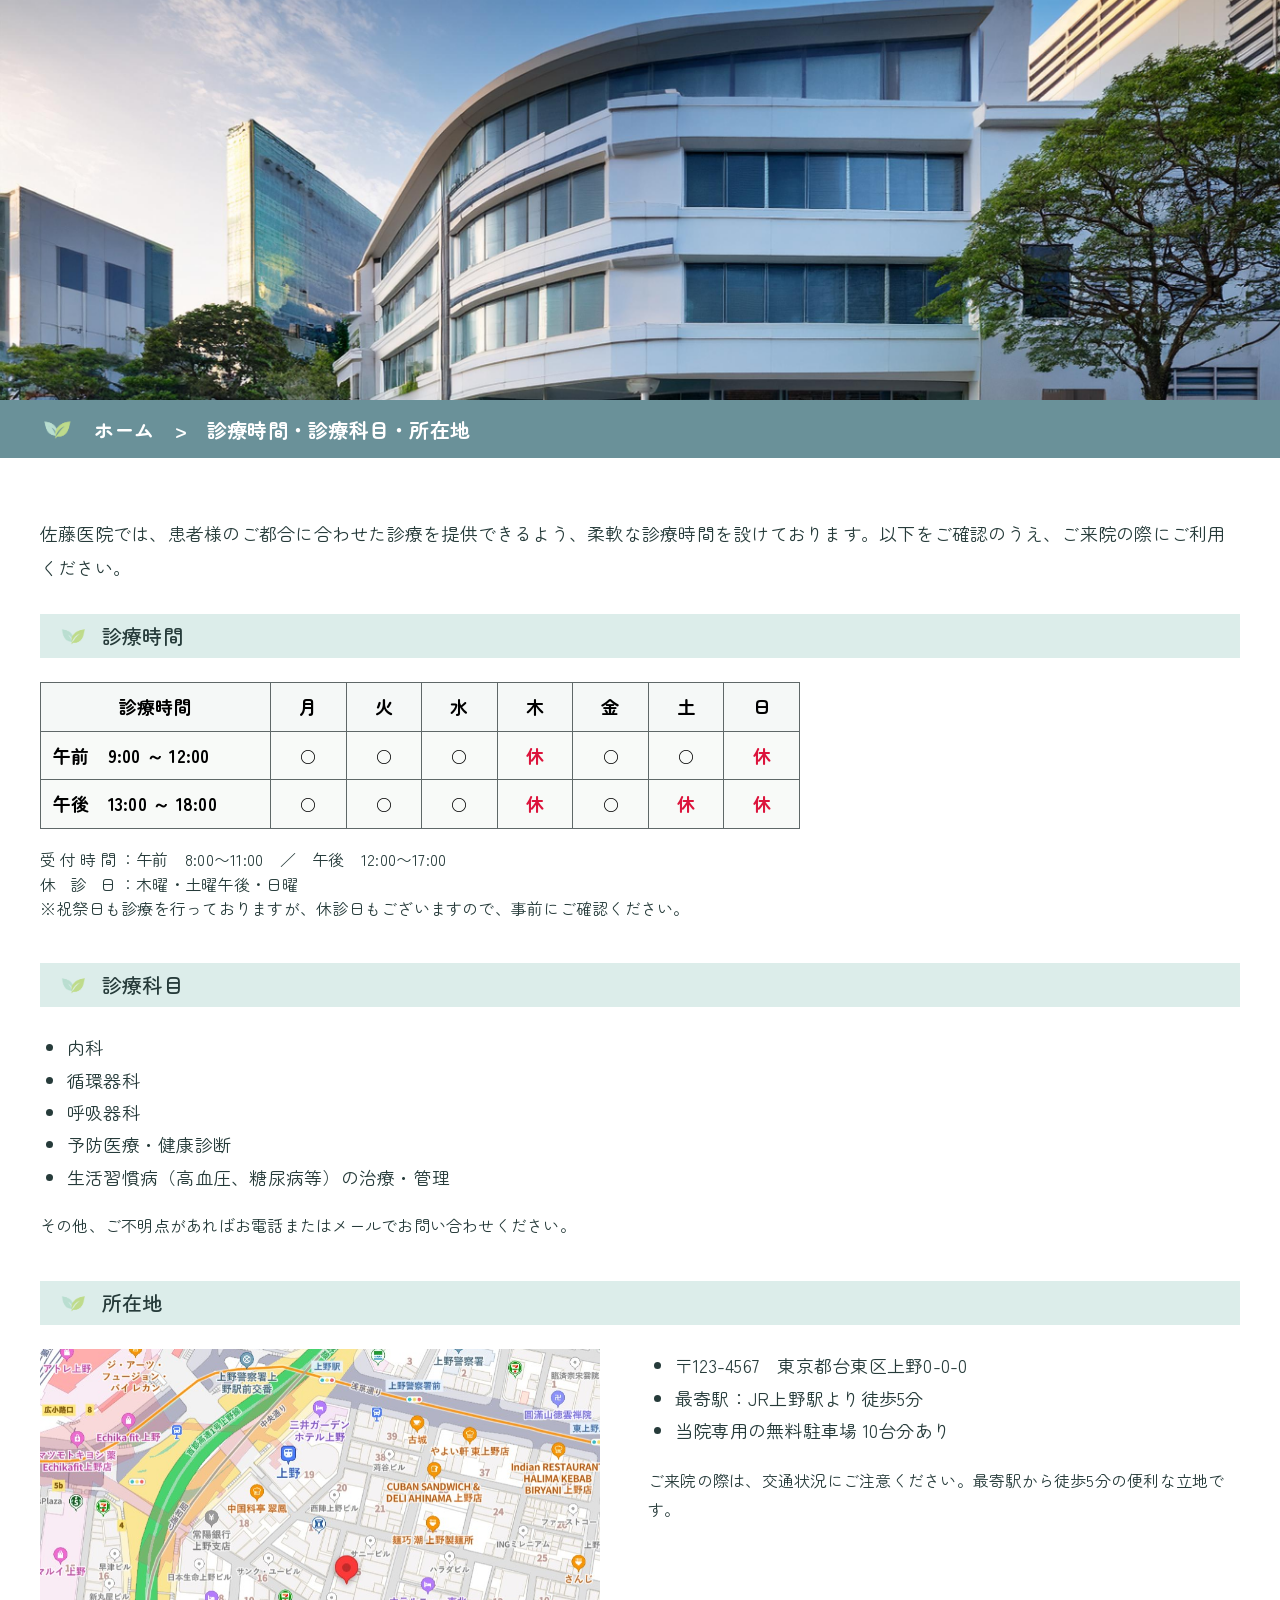
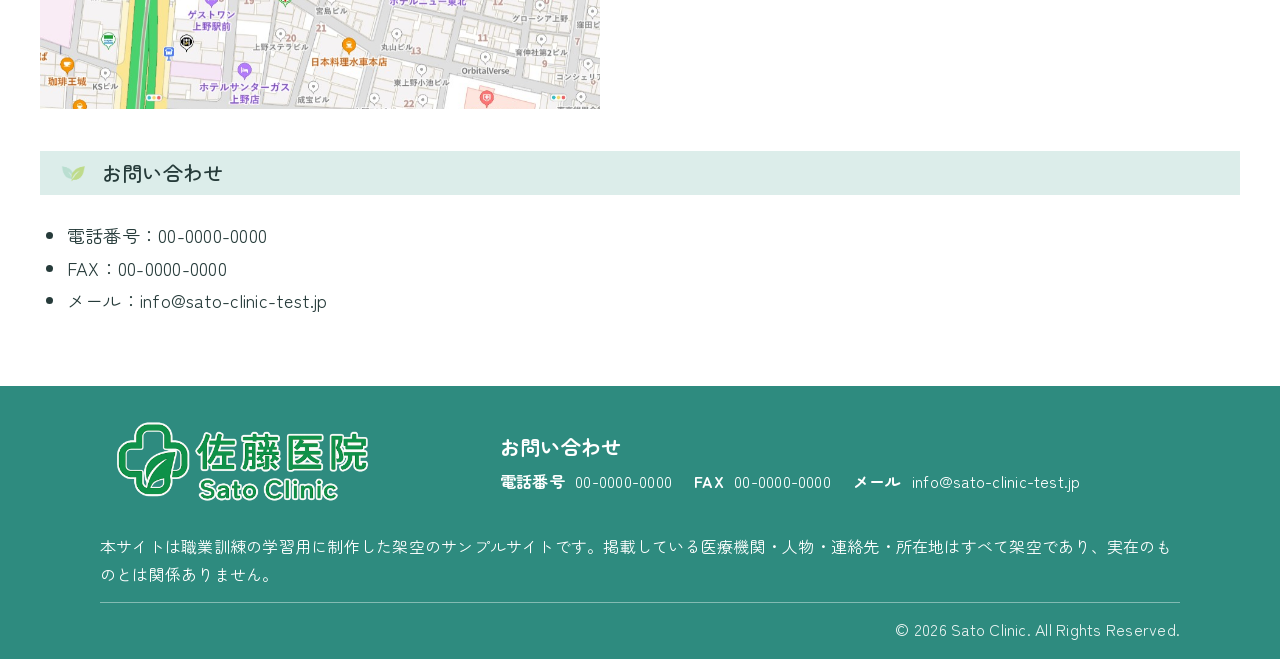
==== clinic-info.html @ 4a884a99 "診療時間・診療科目・所在地ページの追加" ====
<!doctype html>
<html lang="ja">

<head>
  <meta charset="utf-8">
  <meta name="viewport" content="width=device-width, initial-scale=1">
  <meta name="robots" content="noindex, nofollow">
  <title>診療時間・診療科目・所在地｜佐藤医院</title>
  <link rel="preconnect" href="https://fonts.googleapis.com">
  <link rel="preconnect" href="https://fonts.gstatic.com" crossorigin>
  <link href="https://fonts.googleapis.com/css2?family=Zen+Maru+Gothic:wght@400;500;700&display=swap" rel="stylesheet">
  <link rel="stylesheet" href="./assets/css/style.css">
</head>

<body class="subpage clinic-info-page">
  <header class="subpage-hero" aria-label="診療時間・診療科目・所在地">
    <img src="./assets/images/hospital_1.jpg" alt="佐藤医院の外観">
  </header>

  <nav class="breadcrumb" aria-label="パンくずリスト">
    <div class="breadcrumb__inner">
      <img src="./assets/images/LEAF_B&amp;G.png" alt="">
      <a href="./index.html">ホーム</a>
      <span aria-hidden="true">&gt;</span>
      <span>診療時間・診療科目・所在地</span>
    </div>
  </nav>

  <main class="faq-main">
    <div class="faq-content clinic-info-content">
      <p class="faq-lead">佐藤医院では、患者様のご都合に合わせた診療を提供できるよう、柔軟な診療時間を設けております。以下をご確認のうえ、ご来院の際にご利用ください。</p>

      <section class="clinic-info-section" id="clinic-hours" aria-labelledby="clinic-hours-heading">
        <h2 class="hours-subheading" id="clinic-hours-heading"><img src="./assets/images/LEAF_B&amp;G.png" alt="">診療時間</h2>
        <div class="clinic-hours-table-wrap">
          <table class="hours-table hours-table--main">
            <thead>
              <tr><th>診療時間</th><th>月</th><th>火</th><th>水</th><th>木</th><th>金</th><th>土</th><th>日</th></tr>
            </thead>
            <tbody>
              <tr><th><span class="hours-period">午前</span>　9:00 ～ 12:00</th><td>●</td><td>●</td><td>●</td><td class="closed">休</td><td>●</td><td>●</td><td class="closed">休</td></tr>
              <tr><th><span class="hours-period">午後</span>　13:00 ～ 18:00</th><td>●</td><td>●</td><td>●</td><td class="closed">休</td><td>●</td><td class="closed">休</td><td class="closed">休</td></tr>
            </tbody>
          </table>
        </div>
        <p class="hours-note"><span class="hours-note__label">受付時間</span>：午前　8:00〜11:00　／　午後　12:00〜17:00<br><span class="hours-note__label">休診日</span>：木曜・土曜午後・日曜<br>※祝祭日も診療を行っておりますが、休診日もございますので、事前にご確認ください。</p>
      </section>

      <section class="clinic-info-section" id="clinic-departments" aria-labelledby="clinic-departments-heading">
        <h2 class="hours-subheading" id="clinic-departments-heading"><img src="./assets/images/LEAF_B&amp;G.png" alt="">診療科目</h2>
        <ul class="clinic-departments">
          <li>内科</li>
          <li>循環器科</li>
          <li>呼吸器科</li>
          <li>予防医療・健康診断</li>
          <li>生活習慣病（高血圧、糖尿病等）の治療・管理</li>
        </ul>
        <p class="clinic-info-note">その他、ご不明点があればお電話またはメールでお問い合わせください。</p>
      </section>

      <section class="clinic-info-section" id="clinic-location" aria-labelledby="clinic-location-heading">
        <h2 class="hours-subheading" id="clinic-location-heading"><img src="./assets/images/LEAF_B&amp;G.png" alt="">所在地</h2>
        <div class="clinic-location-grid">
          <img src="./assets/images/map.jpg" alt="佐藤医院周辺地図" class="clinic-map">
          <div class="clinic-location-copy">
            <ul>
              <li>〒123-4567　東京都台東区上野0-0-0</li>
              <li>最寄駅：JR上野駅より徒歩5分</li>
              <li>当院専用の無料駐車場 10台分あり</li>
            </ul>
            <p>ご来院の際は、交通状況にご注意ください。最寄駅から徒歩5分の便利な立地です。</p>
          </div>
        </div>
      </section>

      <section class="clinic-info-section" aria-labelledby="clinic-contact-heading">
        <h2 class="hours-subheading" id="clinic-contact-heading"><img src="./assets/images/LEAF_B&amp;G.png" alt="">お問い合わせ</h2>
        <ul class="clinic-contact-list">
          <li>電話番号：00-0000-0000</li>
          <li>FAX：00-0000-0000</li>
          <li>メール：info@sato-clinic-test.jp</li>
        </ul>
      </section>
    </div>
  </main>

  <button class="back-to-top" type="button" aria-label="ページトップへ戻る"><span aria-hidden="true"></span></button>
  <footer class="footer">
    <div class="footer__inner">
      <div class="footer__brand">
        <a href="./index.html" class="footer__logo" aria-label="佐藤医院 トップページへ">
          <img src="./assets/images/logo.png" alt="佐藤医院 Sato Clinic">
        </a>
        <span>地域に根ざした医療</span>
      </div>
      <div class="footer__contact" aria-label="お問い合わせ">
        <h2>お問い合わせ</h2>
        <p class="footer__contact-note">その他、ご不明点があれば電話またはメールでお問い合わせください。</p>
        <div class="footer__contact-list">
          <span><b>電話番号</b> 00-0000-0000</span>
          <span><b>FAX</b> 00-0000-0000</span>
          <span><b>メール</b> info@sato-clinic-test.jp</span>
        </div>
      </div>
    </div>
    <p class="training-disclaimer">本サイトは職業訓練の学習用に制作した架空のサンプルサイトです。掲載している医療機関・人物・連絡先・所在地はすべて架空であり、実在のものとは関係ありません。</p>
    <div class="footer__copyright">© 2026 Sato Clinic. All Rights Reserved.</div>
  </footer>
  <script src="./assets/js/main.js"></script>
</body>

</html>
---- assets/css/style.css ----
﻿:root {
  --main: #2E8B7F;
  --sub: #6A9199;
  --lightgreen: #DCEDEA;
  --beige: #EDE4D6;
  --base: #F8FAF8;
  --text: #263B3A;
  --white: #FFFFFF;
  --hero: #FFD700;
  --holiday: #DC143C;
  --green: #C5DF93;
  --line: #DCE6E3;
  --side: 100px;
  --content: 1240px;
}

* {
  box-sizing: border-box
}

html {
  scroll-behavior: smooth
}

body {
  margin: 0;
  min-width: 1180px;
  background: var(--base);
  color: var(--text);
  font-family: "Zen Maru Gothic", "Noto Sans JP", "Yu Gothic", YuGothic, Meiryo, sans-serif;
  font-size: 16px;
  line-height: 1.75;
  letter-spacing: .015em;
}

a {
  color: inherit;
  text-decoration: none
}

img {
  display: block;
  max-width: 100%
}

/* ===== HERO ===== */
.hero {
  position: relative;
  height: 700px;
  overflow: hidden;
  background: url("../images/hospital_1.jpg") center center/cover no-repeat;
}

.hero__shade {
  position: absolute;
  inset: 0;
  background: linear-gradient(90deg, rgba(24, 57, 63, .10), rgba(255, 255, 255, .02) 55%, rgba(0, 0, 0, .03));
}

.hero__inner {
  position: relative;
  width: 100%;
  height: 100%;
  max-width: 1440px;
  margin: 0 auto
}

.hero__catch {
  position: absolute;
  left: 100px;
  top: 84px;
  margin: 0;
  color: var(--hero);
  font-size: 64px;
  line-height: 1.18;
  font-weight: 700;
  letter-spacing: .02em;
  text-shadow: 0 1px 3px rgba(0, 0, 0, .08);
}

.hero__catch-kana {
  font-size: .9em;
}

.hero__catch-copy {
  position: relative;
  z-index: 1;
}

.hero__branch {
  position: absolute;
  top: -30px;
  left: calc(-13.333% - 26.667px);
  width: calc(100% + 200px);
  height: auto;
  aspect-ratio: 5 / 1;
  overflow: visible;
  fill: none;
  stroke-linecap: round;
  stroke-linejoin: round;
  pointer-events: none;
  filter: drop-shadow(0 1px 2px rgba(0, 0, 0, .18));
  animation: soften-branch .35s ease 5.2s forwards;
}

.hero__branch path {
  vector-effect: non-scaling-stroke;
  stroke-dasharray: 100;
  stroke-dashoffset: 100;
  animation: draw-branch .5s ease-out forwards;
}

.hero__branch .hero__branch-main {
  stroke-width: 6;
  animation-duration: 2.8s;
  animation-timing-function: ease-in-out;
}

.hero__branch .hero__branch-twig {
  stroke-width: 3.5;
}

.hero__branch .hero__branch-twig--middle-two { animation-delay: .8s; }
.hero__branch .hero__branch-twig--middle-four { animation-delay: 1.7s; }
.hero__branch .hero__branch-twig--right-up { animation-delay: 2.05s; }
.hero__branch .hero__branch-twig--right-two { animation-delay: 2.2s; }

.hero__branch-leaf {
  opacity: 0;
  transform-box: fill-box;
  transform-origin: center;
  animation: grow-leaf .55s ease-out forwards;
}

.hero__branch-leaf image {
  filter: saturate(1.8) contrast(1.1);
}

.hero__branch-leaf--middle-one { animation-delay: .8s; }
.hero__branch-leaf--middle-two { animation-delay: 1.2s; }
.hero__branch-leaf--middle-three { animation-delay: 1.65s; }
.hero__branch-leaf--middle-four { animation-delay: 2.1s; }
.hero__branch-leaf--right-up-side { animation-delay: 2.45s; }
.hero__branch-leaf--right-up-tip { animation-delay: 2.65s; }
.hero__branch-leaf--right-two { animation-delay: 2.45s; }
.hero__branch-leaf--tip-one { animation-delay: 2.8s; }
.hero__branch-leaf--tip-two { animation-delay: 3s; }

.hero__branch-yellow-spin {
  transform-box: fill-box;
  transform-origin: center;
  transform-style: preserve-3d;
  animation: spin-leaf-vein 1.6s linear 3.6s both;
}

@keyframes draw-branch {
  to { stroke-dashoffset: 0; }
}

@keyframes grow-leaf {
  from { opacity: 0; transform: scale(.4); }
  to { opacity: 1; transform: scale(1); }
}

@keyframes soften-branch {
  to { opacity: .5; }
}

@keyframes spin-leaf-vein {
  0%, 100% { transform: rotate(-45deg) scaleY(1) rotate(45deg) scale(1); }
  5%, 50%, 95% { transform: rotate(-45deg) scaleY(1) rotate(45deg) scale(1.3); }
  12.5%, 62.5% { transform: rotate(-45deg) scaleY(.02) rotate(45deg) scale(1.3); }
  25%, 75% { transform: rotate(-45deg) scaleY(-1) rotate(45deg) scale(1.3); }
  37.5%, 87.5% { transform: rotate(-45deg) scaleY(-.02) rotate(45deg) scale(1.3); }
}

@media (prefers-reduced-motion: reduce) {
  .hero__branch {
    opacity: .5;
    animation: none;
  }

  .hero__branch path {
    animation: none;
    stroke-dashoffset: 0;
  }

  .hero__branch-leaf {
    animation: none;
    opacity: 1;
  }

  .hero__branch-yellow-spin {
    animation: none;
  }
}

.hero-hours {
  position: absolute;
  left: 100px;
  bottom: 54px;
  width: 748px;
  padding: 16px 24px 0;
  background: rgba(255, 255, 255, .78);
  border: 1px solid rgba(255, 255, 255, .55);
  border-radius: 18px;
  backdrop-filter: blur(2px);
  overflow: hidden;
}

.hero-hours h2 {
  margin: 0 0 8px;
  font-size: 30px;
  line-height: 1.25;
  color: #000;
  font-weight: 700
}

.hero-hours__status {
  display: inline-block;
  margin-left: 14px;
  color: #000;
  font-size: .58em;
  font-weight: 700;
  vertical-align: .18em
}

.hero-hours__status.is-closed {
  color: var(--holiday)
}

.hero-hours__status-link {
  color: inherit;
  text-decoration: underline;
  text-underline-offset: .15em;
}

.hours-table {
  width: 100%;
  border-collapse: collapse;
  color: #000;
  background: transparent
}

.hours-table th,
.hours-table td {
  text-align: center;
  white-space: nowrap
}

.hours-table tbody th {
  text-align: left;
  font-weight: 700
}

.hours-table--hero {
  table-layout: fixed;
  border: 1px solid #5f6868;
  font-size: 16px;
  background: rgba(255, 255, 255, .22)
}

.hours-table--hero th,
.hours-table--hero td {
  border: 1px solid #5f6868;
  padding: 4px 6px;
  height: 36px
}

.hours-table--hero th:first-child,
.hours-table--hero td:first-child {
  width: 190px;
  min-width: 190px
}

.hours-table--hero thead th {
  font-weight: 700;
  background: rgba(255, 255, 255, .16)
}

.hours-table--hero .is-today {
  background: rgba(197, 223, 147, .72)
}

.hours-table .closed {
  color: var(--holiday);
  font-weight: 700
}

.hero-hours__meta {
  padding: 8px 0 10px
}

.hero-hours__note,
.hero-hours__holiday {
  margin: 0;
  color: #000;
  font-size: 16px;
  line-height: 1.45;
  font-weight: 500
}

.hero-hours__holiday {
  margin-top: 1px
}

.hero-hours__label {
  display: inline-block;
  width: 5em;
  letter-spacing: .25em;
  text-align: justify;
  text-align-last: justify
}

.hours-note__label {
  display: inline-block;
  width: 5em;
  letter-spacing: .25em;
  text-align: justify;
  text-align-last: justify
}

.hero-hours__contact {
  margin: 0 -24px;
  min-height: 58px;
  display: grid;
  grid-template-columns: 1fr 1fr;
  align-items: stretch;
  border-top: 1px solid rgba(92, 112, 109, .25);
  background: rgba(255, 255, 255, .36);
}

.hero-reserve {
  display: flex;
  align-items: center;
  gap: 10px;
  padding: 8px 22px;
  color: #111;
  font-size: 18px;
  font-weight: 700;
  line-height: 1.25;
  transition: background-color .2s ease, color .2s ease
}

.hero-reserve:hover {
  background: var(--main);
  color: #fff
}

.hero-reserve+.hero-reserve {
  border-left: 1px solid rgba(92, 112, 109, .25)
}

.hero-reserve img {
  width: 31px;
  height: 31px;
  object-fit: contain;
  flex: 0 0 31px
}

.hero-reserve--phone {
  font-size: 23px
}

.hero-reserve--web {
  font-size: 21px
}

.hero-reserve__arrow {
  display: none
}

.hero__logo {
  position: absolute;
  display: block;
  right: 100px;
  bottom: 50px;
  width: 300px;
  height: auto;
  filter: drop-shadow(0 2px 1px rgba(0, 0, 0, .18))
}

.hero__logo img,
.footer__logo img {
  width: 100%
}

/* ===== NAV ===== */
.main-nav {
  height: 82px;
  background: var(--main);
  color: #fff;
  border-bottom: 4px solid var(--hero)
}

.main-nav.is-fixed {
  position: fixed;
  z-index: 100;
  top: 0;
  right: 0;
  left: 0
}

.main-nav__inner {
  width: calc(100% - 150px);
  max-width: 1290px;
  height: 78px;
  margin: 0 auto;
  display: flex;
  align-items: center;
  justify-content: center;
  gap: 18px;
  font-size: 19px;
  font-weight: 700;
  white-space: nowrap;
}

.main-nav a {
  display: flex;
  align-items: center;
  min-height: 78px;
  padding: 0 8px;
  letter-spacing: .035em
}

.main-nav a.is-active {
  color: var(--hero);
  box-shadow: inset 0 -4px 0 var(--hero)
}

.nav-dropdown-group {
  position: relative;
  display: flex;
  align-items: center;
  height: 78px;
}

.nav-dropdown-menu {
  position: absolute;
  z-index: 120;
  top: 100%;
  left: 0;
  display: none;
  min-width: 250px;
  padding: 8px 0;
  background: var(--main);
  border-top: 4px solid var(--hero);
  border-radius: 0 0 12px 12px;
  box-shadow: 0 8px 18px rgba(38, 59, 58, .2);
  overflow: hidden;
}

.nav-dropdown-group:hover .nav-dropdown-menu,
.nav-dropdown-group:focus-within .nav-dropdown-menu {
  display: block;
}

.main-nav .nav-dropdown-menu a {
  display: block;
  min-height: 0;
  padding: 8px 16px;
  font-size: 15px;
  line-height: 1.5;
  white-space: nowrap;
}

.main-nav .nav-dropdown-menu a:hover,
.main-nav .nav-dropdown-menu a:focus-visible {
  color: var(--hero);
  background: rgba(255, 255, 255, .1);
}

.back-to-top {
  position: fixed;
  z-index: 110;
  right: 24px;
  bottom: 24px;
  display: grid;
  place-items: center;
  width: 54px;
  height: 54px;
  border: 0;
  border-radius: 50%;
  background: var(--main);
  color: #236f65;
  cursor: pointer;
  opacity: 0;
  visibility: hidden;
  transform: translateY(10px);
  transition: opacity .2s ease, transform .2s ease, visibility .2s;
  box-shadow: 0 4px 14px rgba(38, 59, 58, .2)
}

.back-to-top span {
  display: block;
  width: 0;
  height: 0;
  border-right: 12px solid transparent;
  border-bottom: 18px solid #fff;
  border-left: 12px solid transparent;
  transform: translateY(-2px)
}

.back-to-top.is-visible {
  opacity: 1;
  visibility: visible;
  transform: translateY(0)
}

.back-to-top:hover {
  background: #236f65;
  box-shadow: 0 6px 18px rgba(38, 59, 58, .3)
}

.back-to-top.is-visible:hover {
  transform: translateY(-3px) scale(1.06)
}

.back-to-top:focus-visible {
  outline: 3px solid var(--hero);
  outline-offset: 3px
}

.nav-leaf {
  width: 25px;
  height: 25px;
  object-fit: contain;
  opacity: .98;
  flex: 0 0 25px
}

/* ===== COMMON ===== */
.section {
  padding: 0 0 60px;
  background: var(--base)
}

.section--beige {
  background: var(--beige)
}

.section-title {
  height: 50px;
  background: var(--sub);
  color: #fff;
  display: flex;
  align-items: center;
  gap: 10px;
  padding-right: var(--side);
  padding-left: max(0px, calc((100% - var(--content))/2 - 100px));
}

.section-title img {
  width: 50px;
  height: 50px;
  object-fit: contain;
  flex: 0 0 50px
}

.section-title h2 {
  margin: 0;
  font-size: 24px;
  line-height: 50px;
  font-weight: 700;
  letter-spacing: .05em
}

.content {
  width: calc(100% - (var(--side)*2));
  max-width: 1240px;
  margin: 0 auto;
  padding-top: 60px
}

#services > .content > .intro,
#about .about-copy--left > p,
#staff > .content > .intro {
  font-size: 18px;
}

#about .about-copy--right h3,
#about .about-copy--right li {
  font-size: 18px;
  line-height: 1.65;
}

#about .about-copy--right h3 {
  margin: 0;
}

.intro {
  margin: 0 0 42px;
  font-size: 16px;
  line-height: 1.8
}

.section-action {
  display: flex;
  justify-content: flex-end;
  margin-top: 38px;
  width: 100%
}

.pill-button {
  display: inline-flex;
  align-items: center;
  justify-content: center;
  min-width: 300px;
  min-height: 44px;
  padding: 8px 26px;
  border-radius: 999px;
  background: var(--main);
  color: #fff;
  font-size: 17px;
  font-weight: 600;
  transition: background-color .2s ease, color .2s ease
}

.pill-button:hover {
  background: #236f65;
  color: #fff
}

/* ===== NEWS ===== */
.news-list {
  padding-top: 56px
}

.news-row {
  display: grid;
  grid-template-columns: 1fr 150px 180px;
  align-items: center;
  gap: 22px;
  min-height: 45px;
  padding: 0 8px 6px;
  background-image: radial-gradient(circle, rgba(46, 139, 127, .55) 1.55px, transparent 1.9px);
  background-size: 12px 5px;
  background-repeat: repeat-x;
  background-position: left bottom;
  font-size: 16px;
}

.news-row time {
  font-size: 16px;
  color: #4c5e5b;
  text-align: center
}

.mini-button {
  justify-self: end;
  display: inline-flex;
  align-items: center;
  justify-content: center;
  min-width: 160px;
  background: var(--lightgreen);
  color: var(--main);
  border-radius: 999px;
  padding: 3px 16px;
  font-size: 16px;
  font-weight: 700;
  line-height: 1.5;
  cursor: pointer;
  transition: background-color .2s ease, color .2s ease
}

.mini-button:hover {
  background: var(--main);
  color: #fff
}

/* ===== GREETING ===== */
.greeting-grid {
  display: grid;
  grid-template-columns: 345px 1fr;
  gap: 62px;
  align-items: start
}

.greeting-photo {
  width: 345px;
  height: 345px;
  object-fit: cover;
  border-radius: 24px
}

.greeting-copy {
  font-size: 16px;
  line-height: 1.78
}

.greeting-copy p {
  margin: 0 0 8px;
  text-align: justify;
  text-justify: inter-ideograph
}

.signature {
  text-align: right !important;
  font-size: 16px;
  font-weight: 500;
  margin-top: 20px !important
}

/* ===== SERVICES ===== */
.service-grid {
  display: grid;
  grid-template-columns: repeat(3, minmax(0, 1fr));
  grid-template-rows: auto 220px 220px;
  gap: 24px 42px;
  align-items: start
}

.service-card {
  width: 100%;
  background: #fff;
  border-radius: 22px;
  overflow: hidden;
  box-shadow: 0 0 0 1px rgba(46, 139, 127, .035)
}

.service-card>img:not(.service-icon) {
  width: 100%;
  height: 220px;
  object-fit: cover
}

.service-card__body {
  padding: 22px 26px 26px
}

.service-card h3 {
  margin: 0 0 12px;
  font-size: 24px;
  line-height: 1.35;
  text-align: center;
  font-weight: 700
}

.service-card p {
  margin: 0;
  font-size: 16px;
  line-height: 1.7;
  text-align: justify;
  text-justify: inter-ideograph
}

.service-card--general {
  grid-column: 1;
  grid-row: 1
}

.service-card--lifestyle {
  grid-column: 2;
  grid-row: 1
}

.service-card--digestive {
  grid-column: 3;
  grid-row: 1
}

.service-card--respiratory {
  grid-column: 1;
  grid-row: 2 / 4;
  height: 464px
}

.service-card--health {
  grid-column: 2;
  grid-row: 2
}

.service-card--vaccination {
  grid-column: 3;
  grid-row: 2
}

.service-card--smoking {
  grid-column: 2;
  grid-row: 3;
  align-self: start
}

.service-card--icon-only {
  height: 220px;
  display: flex;
  flex-direction: column;
  align-items: center;
  justify-content: center;
  padding: 20px 22px
}

.service-card--icon-only .service-icon {
  width: 116px;
  height: 116px;
  object-fit: contain;
  margin: 0 auto 8px
}

.service-card--icon-only .service-card__body {
  width: 100%;
  padding: 0
}

.service-card--icon-only h3 {
  margin: 0;
  font-size: 22px;
  line-height: 1.35
}

/* ===== ABOUT ===== */
.about-grid {
  display: grid;
  grid-template-columns: 1fr 1.35fr 1fr;
  gap: 50px;
  align-items: start
}

.about-photo {
  width: 100%;
  height: 300px;
  object-fit: cover;
  border-radius: 18px
}

.about-copy {
  font-size: 16px;
  line-height: 1.8
}

.about-copy p {
  margin: 0;
  text-align: justify;
  text-justify: inter-ideograph
}

.about-copy--right {
  min-height: 300px;
  display: flex;
  flex-direction: column
}

.about-copy h3 {
  margin: 0 0 8px;
  font-size: 24px;
  line-height: 1.45
}

.about-copy ul {
  list-style: none;
  padding: 0;
  margin: 0
}

.about-copy li {
  font-size: 18px;
  font-weight: 700;
  line-height: 1.85
}

.about-copy--right .section-action {
  margin-top: auto
}

/* ===== STAFF ===== */
.staff-grid {
  display: grid;
  grid-template-columns: 1fr 1fr;
  gap: 42px 76px;
  margin-top: 34px
}

.staff-card {
  display: grid;
  grid-template-columns: 148px 1fr;
  gap: 28px;
  align-items: start
}

.staff-card img {
  width: 148px;
  height: 178px;
  object-fit: cover;
  object-position: center top;
  border-radius: 50% / 44%;
}

.staff-card h3 {
  margin: 0 0 8px;
  font-size: 18px;
  line-height: 1.45
}

.staff-card p {
  margin: 0 0 5px;
  font-size: 16px;
  line-height: 1.65;
  text-align: justify;
  text-justify: inter-ideograph
}

/* ===== ACCESS ===== */
.access-grid {
  display: grid;
  grid-template-columns: 560px 1fr;
  gap: 74px;
  align-items: start
}

.map-image {
  width: 560px;
  height: 430px;
  object-fit: cover
}

.access-copy {
  min-height: 430px;
  display: flex;
  flex-direction: column
}

.access-copy h3 {
  font-size: 20px;
  line-height: 1.4;
  margin: 0 0 6px
}

.access-copy p {
  margin: 0 0 22px;
  font-size: 16px;
  line-height: 1.7
}

.access-copy .section-action {
  margin-top: auto
}

/* ===== HOURS / DEPARTMENTS ===== */
.hours-content {
  padding-top: 58px
}

.hours-subheading {
  display: flex;
  align-items: center;
  gap: 14px;
  width: 100%;
  min-height: 42px;
  margin: 0 0 28px;
  padding: 7px 18px;
  background: var(--lightgreen);
  color: var(--text);
  font-size: 20px;
  font-weight: 500;
  line-height: 1.4
}

.hours-subheading img {
  width: 30px;
  height: 30px;
  object-fit: contain;
  flex: 0 0 30px
}

.hours-table--main {
  width: 760px;
  border: 1px solid #5f6868;
  font-size: 18px;
  background: var(--base)
}

.hours-table--main th,
.hours-table--main td {
  border: 1px solid #5f6868;
  padding: 8px 12px
}

.hours-table--main thead th {
  background: #f5f8f7;
  font-weight: 700
}

.hours-table--main tbody td:not(.closed) {
  font-size: 0;
}

.hours-table--main tbody td:not(.closed)::after {
  content: "○";
  font-size: 16px;
}

.hours-table--main th:first-child {
  width: 230px
}

.hours-note {
  font-size: 16px;
  line-height: 1.55;
  margin: 18px 0 0
}

.department-copy {
  padding-top: 0
}

.department-copy ul {
  margin: 0;
  padding-left: 22px;
  font-size: 16px;
  line-height: 1.7
}

/* ===== FOOTER ===== */
.footer {
  min-height: 190px;
  background: var(--main);
  color: #fff;
  padding: 34px var(--side) 16px;
  font-size: 16px
}

.footer__inner {
  display: grid;
  grid-template-columns: 330px 1fr;
  gap: 70px;
  align-items: center;
  padding-bottom: 22px;
  max-width: 1240px;
  margin: 0 auto
}

.footer__logo {
  display: block;
  width: 290px;
  height: auto
}

.footer__brand span {
  display: none
}

.footer__contact h2 {
  margin: 0 0 7px;
  font-size: 20px;
  line-height: 1.4;
  font-weight: 700
}

.footer__contact-note {
  display: none
}

.footer__contact-list {
  display: flex;
  flex-wrap: wrap;
  gap: 7px 22px;
  font-size: 16px;
  line-height: 1.7
}

.footer__contact-list span {
  white-space: nowrap
}

.footer__contact-list b {
  margin-right: 6px
}

.footer__copyright {
  max-width: 1240px;
  margin: 0 auto;
  border-top: 1px solid rgba(255, 255, 255, .45);
  padding-top: 12px;
  text-align: right;
  font-size: 16px;
  opacity: .9
}

.visually-hidden {
  position: absolute !important;
  width: 1px;
  height: 1px;
  padding: 0;
  margin: -1px;
  overflow: hidden;
  clip: rect(0, 0, 0, 0);
  white-space: nowrap;
  border: 0
}

@media (max-width:1200px) {
  body {
    min-width: 1200px
  }
}

/* 0930 fine tuning */
.service-card--respiratory>img:not(.service-icon) {
  height: 252px;
}

.service-card--respiratory .service-card__body {
  height: 212px;
}

/* 2026-09-30 HERO schedule adjustment */
.hero-hours {
  width: min(700px, calc(100% - 80px));
  max-width: 700px;
}

.hours-table--hero {
  width: 100%;
  font-size: 18px;
}

.hours-table--hero th,
.hours-table--hero td {
  padding: 5px 5px;
  height: 38px;
}

.hours-table--hero th:first-child,
.hours-table--hero td:first-child {
  width: 225px;
  min-width: 225px;
}

.hours-table--hero tbody th {
  font-size: 20px;
  letter-spacing: .01em;
}

.hours-table--hero .hours-period {
  margin-left: .5em;
}

@media (max-width: 900px) {
  .hero-hours {
    width: min(700px, calc(100% - 32px));
  }

  .hours-table--hero tbody th {
    font-size: 18px;
  }

  .hours-table--hero th:first-child,
  .hours-table--hero td:first-child {
    width: 205px;
    min-width: 205px;
  }
}

/* Training-site notice */
.training-disclaimer {
  max-width: 1240px;
  margin: 0 auto 14px;
  padding-top: 4px;
  font-size: 16px;
  line-height: 1.7;
}

/* ===== RESPONSIVE / MOBILE CAROUSEL ===== */
html,
body {
  max-width: 100%;
  overflow-x: hidden
}

.nav-toggle {
  display: none
}

.carousel-dots {
  display: none
}

@media (max-width:1000px) {
  :root {
    --side: 32px;
    --content: 100%
  }

  body {
    min-width: 0;
    width: 100%;
    font-size: 16px;
    line-height: 1.7;
    overflow-x: hidden;
  }

  img {
    max-width: 100%;
    height: auto
  }

  /* HERO */
  .hero {
    height: auto;
    min-height: 760px;
    background-position: center top;
  }

  .hero__inner {
    min-height: 760px;
    padding: 54px 32px 32px;
  }

  .hero__catch {
    position: relative;
    left: auto;
    top: auto;
    width: calc(100% - 74px);
    margin: 0;
    font-size: clamp(34px, 7vw, 48px);
    line-height: 1.25;
  }

  .hero__branch {
    position: relative;
    top: auto;
    display: block;
    margin-top: -95px;
  }

  .hero__logo {
    right: 32px;
    top: 150px;
    bottom: auto;
    width: min(260px, 38vw);
  }

  .hero-hours {
    position: relative;
    left: auto;
    bottom: auto;
    width: 100%;
    max-width: 700px;
    margin-top: 190px;
    padding: 16px 18px 0;
    border-radius: 16px;
  }

  .hero-hours h2 {
    font-size: 28px
  }

  .hours-table--hero {
    font-size: 16px;
    table-layout: fixed
  }

  .hours-table--hero th,
  .hours-table--hero td {
    font-size: 16px;
    padding: 5px 3px;
    height: 38px
  }

  .hours-table--hero th:first-child,
  .hours-table--hero td:first-child {
    width: 188px;
    min-width: 0
  }

  .hours-table--hero tbody th {
    font-size: 18px;
    white-space: normal;
    line-height: 1.25
  }

  .hero-hours__note,
  .hero-hours__holiday {
    font-size: 16px
  }

  .hero-hours__contact {
    grid-template-columns: 1fr 1fr;
    margin: 0 -18px
  }

  .hero-reserve,
  .hero-reserve--phone,
  .hero-reserve--web {
    font-size: 18px;
    padding: 8px 12px
  }

  .hero-reserve img {
    width: 26px;
    height: 26px;
    flex-basis: 26px
  }

  /* mobile/tablet menu */
  .nav-toggle {
    display: flex;
    position: absolute;
    z-index: 40;
    top: 20px;
    right: 24px;
    width: 58px;
    height: 58px;
    border: 0;
    border-radius: 50%;
    background: var(--hero);
    align-items: center;
    justify-content: center;
    flex-direction: column;
    gap: 5px;
    cursor: pointer;
  }

  .nav-toggle span {
    display: block;
    width: 29px;
    height: 3px;
    background: #fff;
    border-radius: 999px
  }

  .main-nav {
    display: none;
    position: absolute;
    z-index: 35;
    top: 82px;
    right: 20px;
    width: min(340px, calc(100vw - 40px));
    height: auto;
    border: 0;
    border-radius: 16px;
    box-shadow: 0 12px 32px rgba(0, 0, 0, .18);
    overflow: hidden;
  }

  .main-nav.is-open {
    display: block
  }

  .main-nav__inner {
    width: 100%;
    max-width: none;
    height: auto;
    margin: 0;
    padding: 8px 0;
    display: flex;
    flex-direction: column;
    align-items: stretch;
    gap: 0;
    font-size: 18px;
    white-space: normal;
  }

  .main-nav a {
    min-height: 52px;
    padding: 10px 22px;
    border-bottom: 1px solid rgba(255, 255, 255, .25)
  }

  .main-nav a:last-of-type {
    border-bottom: 0
  }

  .nav-leaf {
    display: none
  }

  .nav-dropdown-menu {
    display: none !important;
  }

  /* Sections */
  .section {
    padding-bottom: 48px
  }

  .section-title {
    height: 48px;
    padding: 0 32px;
    gap: 8px;
  }

  .section-title img {
    width: 44px;
    height: 44px;
    flex-basis: 44px
  }

  .section-title h2 {
    font-size: 24px;
    line-height: 48px
  }

  .content {
    width: 100%;
    max-width: none;
    margin: 0;
    padding: 44px 32px 0;
  }

  .intro {
    margin-bottom: 30px;
    font-size: 16px
  }

  .section-action {
    margin-top: 28px
  }

  .pill-button {
    min-width: 240px;
    min-height: 44px;
    font-size: 17px
  }

  /* News */
  .news-list {
    padding-top: 36px
  }

  .news-row {
    grid-template-columns: 1fr auto;
    gap: 6px 18px;
    min-height: 58px;
    padding: 7px 0 10px;
  }

  .news-row time {
    font-size: 16px;
    grid-column: 2;
    grid-row: 1;
    text-align: right
  }

  .mini-button {
    display: none
  }

  /* Greeting */
  .greeting-grid {
    grid-template-columns: minmax(240px, 360px) 1fr;
    gap: 34px
  }

  .greeting-photo {
    width: 100%;
    height: auto;
    aspect-ratio: 1/1;
    border-radius: 20px
  }

  /* Services tablet grid */
  .service-grid {
    grid-template-columns: repeat(2, minmax(0, 1fr));
    grid-template-rows: none;
    gap: 24px;
  }

  .service-card,
  .service-card--general,
  .service-card--lifestyle,
  .service-card--digestive,
  .service-card--respiratory,
  .service-card--health,
  .service-card--vaccination,
  .service-card--smoking {
    grid-column: auto;
    grid-row: auto;
    height: auto;
    align-self: stretch;
  }

  .service-card--respiratory>img:not(.service-icon) {
    height: 220px
  }

  .service-card--respiratory .service-card__body {
    height: auto
  }

  .service-card--icon-only {
    min-height: 220px
  }

  /* About */
  .about-grid {
    grid-template-columns: 1fr 1fr;
    gap: 32px
  }

  .about-copy--left {
    grid-column: 1/-1
  }

  .about-photo {
    height: auto;
    aspect-ratio: 16/10
  }

  .about-copy--right {
    min-height: 0
  }

  .about-copy--right .section-action {
    margin-top: 24px
  }

  /* Staff tablet */
  .staff-grid {
    grid-template-columns: 1fr;
    gap: 28px;
    margin-top: 28px
  }

  .staff-card {
    grid-template-columns: 150px 1fr;
    gap: 26px
  }

  .staff-card img {
    width: 150px;
    height: 180px
  }

  /* Access */
  .access-grid {
    grid-template-columns: 1.1fr .9fr;
    gap: 38px
  }

  .map-image {
    width: 100%;
    height: auto;
    aspect-ratio: 4/3
  }

  .access-copy {
    min-height: 0
  }

  /* Hours */
  .hours-content {
    padding-top: 44px;
    overflow: hidden
  }

  .hours-subheading {
    min-height: 40px;
    margin-bottom: 24px;
    padding: 8px 14px;
    font-size: 18px
  }

  .hours-table--main {
    width: 100%;
    font-size: 16px;
    table-layout: fixed
  }

  .hours-table--main th,
  .hours-table--main td {
    font-size: 16px;
    padding: 7px 4px
  }

  .hours-table--main th:first-child {
    width: 190px;
    white-space: normal
  }

  /* Footer */
  .footer {
    padding: 30px 32px 16px;
    font-size: 16px
  }

  .footer__inner {
    grid-template-columns: 260px 1fr;
    gap: 36px
  }

  .footer__logo {
    width: 240px
  }

  .footer__contact-list {
    gap: 6px 14px
  }
}

@media (max-width:480px) {
  :root {
    --side: 16px
  }

  body {
    font-size: 16px;
    line-height: 1.65
  }

  /* HERO closely follows supplied smartphone frame */
  .hero {
    min-height: 690px;
    background-position: 58% top
  }

  .hero__inner {
    min-height: 690px;
    padding: 84px 16px 18px
  }

  .hero__catch {
    width: 78%;
    margin-top: 0;
    font-size: 26px;
    line-height: 1.25;
    text-align: right;
  }

  .hero__branch {
    left: calc(-13.333% - 16.267px);
    width: calc(100% + 122px);
    margin-top: -35px;
  }

  .hero__logo {
    top: 16px;
    right: auto;
    left: 16px;
    width: 170px
  }

  .nav-toggle {
    top: 16px;
    right: 16px;
    width: 54px;
    height: 54px
  }

  .nav-toggle span {
    width: 27px
  }

  .hero-hours {
    margin-top: 122px;
    width: 100%;
    max-width: none;
    padding: 12px 10px 0;
    border-radius: 10px;
  }

  .hero-hours h2 {
    font-size: 22px;
    margin-bottom: 6px
  }

  .hours-table--hero {
    font-size: 16px
  }

  .hours-table--hero th,
  .hours-table--hero td {
    font-size: 16px;
    padding: 4px 1px;
    height: 34px
  }

  .hours-table--hero th:first-child,
  .hours-table--hero td:first-child {
    width: 126px
  }

  .hours-table--hero tbody th {
    font-size: 16px;
    line-height: 1.2;
    padding-left: 4px
  }

  .hero-hours__meta {
    padding: 7px 0 8px
  }

  .hero-hours__note,
  .hero-hours__holiday {
    font-size: 16px;
    line-height: 1.35
  }

  .hero-hours__contact {
    grid-template-columns: 1fr;
    margin: 0 -10px;
    min-height: 52px
  }

  .hero-reserve+.hero-reserve {
    border-left: 0;
    border-top: 1px solid rgba(92, 112, 109, .25)
  }

  .hero-reserve,
  .hero-reserve--phone,
  .hero-reserve--web {
    justify-content: center;
    font-size: 18px;
    gap: 7px;
    padding: 7px 9px
  }

  .hero-reserve img {
    width: 22px;
    height: 22px;
    flex-basis: 22px
  }

  .main-nav {
    top: 76px;
    right: 12px;
    width: calc(100vw - 24px)
  }

  .main-nav__inner {
    font-size: 18px
  }

  .section {
    padding-bottom: 38px
  }

  .section-title {
    height: 44px;
    padding: 0 16px;
    gap: 6px
  }

  .section-title img {
    width: 38px;
    height: 38px;
    flex-basis: 38px
  }

  .section-title h2 {
    font-size: 20px;
    line-height: 44px
  }

  .content {
    padding: 30px 16px 0
  }

  .intro {
    margin-bottom: 24px
  }

  .section-action {
    justify-content: center;
    margin-top: 22px
  }

  .pill-button {
    width: min(100%, 280px);
    min-width: 0;
    font-size: 17px
  }

  .news-list {
    padding-top: 24px
  }

  .news-row {
    grid-template-columns: 1fr auto;
    gap: 4px 12px;
    min-height: 52px;
    padding: 6px 0 9px
  }

  .news-row a,
  .news-row time {
    font-size: 16px
  }

  .greeting-grid {
    display: flex;
    flex-direction: column;
    gap: 22px
  }

  .greeting-photo {
    width: min(100%, 280px);
    align-self: center;
    aspect-ratio: 1/1
  }

  .greeting-copy,
  .greeting-copy p,
  .signature {
    font-size: 16px
  }

  /* Smartphone carousel: services */
  .service-grid,
  .staff-grid {
    display: flex;
    gap: 0;
    width: 100%;
    overflow-x: auto;
    overflow-y: visible;
    scroll-snap-type: x mandatory;
    scroll-behavior: smooth;
    scrollbar-width: none;
    -ms-overflow-style: none;
    overscroll-behavior-x: contain;
    touch-action: pan-x pan-y;
    margin: 0;
  }

  .service-grid::-webkit-scrollbar,
  .staff-grid::-webkit-scrollbar {
    display: none
  }

  .service-card,
  .service-card--general,
  .service-card--lifestyle,
  .service-card--digestive,
  .service-card--respiratory,
  .service-card--health,
  .service-card--vaccination,
  .service-card--smoking {
    flex: 0 0 100%;
    width: 100%;
    min-width: 100%;
    height: auto;
    scroll-snap-align: start;
    scroll-snap-stop: always;
    border-radius: 18px;
  }

  .service-card>img:not(.service-icon),
  .service-card--respiratory>img:not(.service-icon) {
    height: auto;
    aspect-ratio: 16/10;
    object-fit: cover
  }

  .service-card__body,
  .service-card--respiratory .service-card__body {
    height: auto;
    padding: 18px 18px 22px
  }

  .service-card h3,
  .service-card--icon-only h3 {
    font-size: 20px
  }

  .service-card p {
    font-size: 16px
  }

  .service-card--icon-only {
    min-height: 310px;
    padding: 28px 20px
  }

  .service-card--icon-only .service-icon {
    width: 126px;
    height: 126px
  }

  /* Smartphone carousel: staff */
  .staff-grid {
    margin-top: 20px
  }

  .staff-card {
    flex: 0 0 100%;
    width: 100%;
    min-width: 100%;
    scroll-snap-align: start;
    scroll-snap-stop: always;
    display: grid;
    grid-template-columns: 118px 1fr;
    gap: 18px;
    padding: 4px 2px;
  }

  .staff-card img {
    width: 118px;
    height: 150px;
    border-radius: 50% / 44%
  }

  .staff-card h3 {
    font-size: 18px
  }

  .staff-card p {
    font-size: 16px
  }

  .carousel-dots {
    display: flex;
    justify-content: center;
    align-items: center;
    gap: 12px;
    margin: 20px 0 0;
  }

  .carousel-dot {
    display: grid;
    place-items: center;
    width: 44px;
    height: 44px;
    padding: 0;
    border: 0;
    background: transparent;
    cursor: pointer;
  }

  .carousel-dot::before {
    content: "";
    width: 12px;
    height: 12px;
    border-radius: 50%;
    background: var(--sub);
    opacity: .9;
    transition: background-color .2s, transform .2s;
  }

  .carousel-dot.is-active::before {
    background: var(--hero);
    opacity: 1;
    transform: scale(1.2)
  }

  .carousel-dot:focus-visible {
    outline: 2px solid var(--main);
    outline-offset: 0;
    border-radius: 50%
  }

  .about-grid {
    display: flex;
    flex-direction: column;
    gap: 22px
  }

  .about-photo {
    order: 2;
    width: 100%;
    aspect-ratio: 16/9
  }

  .about-copy--right {
    order: 3
  }

  .about-copy h3 {
    font-size: 20px
  }

  .about-copy li {
    font-size: 16px
  }

  .access-grid {
    display: flex;
    flex-direction: column;
    gap: 24px
  }

  .map-image {
    width: 100%;
    aspect-ratio: 4/3
  }

  .access-copy h3 {
    font-size: 20px
  }

  .hours-content {
    padding-top: 30px;
    overflow: hidden
  }

  .hours-subheading {
    min-height: 40px;
    margin-bottom: 20px;
    padding: 7px 10px;
    font-size: 16px;
    gap: 8px
  }

  .hours-subheading img {
    width: 26px;
    height: 26px;
    flex-basis: 26px
  }

  .hours-table--main {
    width: 100%;
    font-size: 16px;
    table-layout: fixed
  }

  .hours-table--main th,
  .hours-table--main td {
    font-size: 16px;
    padding: 6px 1px
  }

  .hours-table--main th:first-child {
    width: 126px;
    line-height: 1.2
  }

  .hours-period {
    display: block
  }

  .department-copy {
    padding-top: 0
  }

  .department-copy ul {
    font-size: 16px
  }

  .footer {
    padding: 28px 16px 14px
  }

  .footer__inner {
    display: flex;
    flex-direction: column;
    align-items: flex-start;
    gap: 24px;
    padding-bottom: 18px
  }

  .footer__logo {
    width: min(260px, 75vw)
  }

  .footer__contact h2 {
    font-size: 20px
  }

  .footer__contact-list {
    display: flex;
    flex-direction: column;
    gap: 4px;
    font-size: 16px
  }

  .footer__contact-list span {
    white-space: normal
  }

  .training-disclaimer {
    font-size: 16px;
    line-height: 1.6;
    margin-bottom: 12px
  }

  .footer__copyright {
    font-size: 16px;
    text-align: center
  }
}

/* Prevent legacy fixed desktop width from causing horizontal scrolling. */
body {
  min-width: 0
}

@media (max-width:1200px) {
  body {
    min-width: 0
  }
}

/* Compact desktop navigation just above the tablet breakpoint. */
@media (min-width:769px) and (max-width:1000px) {
  .hero__logo {
    top: 96px;
    right: 100px;
    bottom: auto;
    width: min(220px, 22vw);
  }

  .hero-hours {
    bottom: 32px;
    width: min(700px, calc(100% - 32px));
  }

  .nav-toggle {
    display: flex;
    position: absolute;
    z-index: 40;
    top: 20px;
    right: 24px;
    width: 58px;
    height: 58px;
    border: 0;
    border-radius: 50%;
    background: var(--hero);
    align-items: center;
    justify-content: center;
    flex-direction: column;
    gap: 5px;
    cursor: pointer;
  }

  .nav-toggle span {
    display: block;
    width: 29px;
    height: 3px;
    background: #fff;
    border-radius: 999px
  }

  .main-nav {
    display: none;
    position: absolute;
    z-index: 35;
    top: 82px;
    right: 20px;
    width: min(340px, calc(100vw - 40px));
    height: auto;
    border: 0;
    border-radius: 16px;
    box-shadow: 0 12px 32px rgba(0, 0, 0, .18);
    overflow: hidden;
  }

  .main-nav.is-open {
    display: block
  }

  .main-nav__inner {
    width: 100%;
    max-width: none;
    height: auto;
    margin: 0;
    padding: 8px 0;
    display: flex;
    flex-direction: column;
    align-items: stretch;
    gap: 0;
    font-size: 18px;
    white-space: normal;
  }

  .main-nav a {
    min-height: 52px;
    padding: 10px 22px;
    border-bottom: 1px solid rgba(255, 255, 255, .25)
  }

  .main-nav a:last-of-type {
    border-bottom: 0
  }

  .nav-leaf {
    display: none
  }

  .main-nav__inner {
    width: calc(100% - 24px);
    gap: 4px;
    font-size: 16px
  }

  .main-nav a {
    padding: 0 4px
  }

  .nav-leaf {
    display: none
  }
}

/* Keep the logo above the catch copy when the HERO schedule needs its space. */
@media (min-width:481px) and (max-width:1200px) {
  .hero__logo {
    top: 16px;
    right: auto;
    bottom: auto;
    left: 32px;
    width: min(240px, 34vw);
  }
}

@media (min-width:481px) and (max-width:1000px) {
  .hero__inner {
    padding-top: 120px;
  }
}

@media (min-width:1001px) and (max-width:1200px) {
  .hero__catch {
    top: 120px;
    left: 32px;
    font-size: 56px;
  }
}

/* =========================
   FAQ subpage
   ========================= */
.subpage-hero {
  width: 100%;
  height: 400px;
  overflow: hidden;
  background: #dcebea
}

.subpage-hero img {
  display: block;
  width: 100%;
  height: 100%;
  object-fit: cover;
  object-position: center 49%
}

.breadcrumb {
  background: var(--sub);
  color: #fff
}

.breadcrumb__inner {
  width: min(1200px, calc(100% - 48px));
  height: 58px;
  margin: 0 auto;
  display: flex;
  align-items: center;
  gap: 20px;
  font-size: 20px;
  font-weight: 700
}

.breadcrumb__inner img {
  width: 34px;
  height: 34px;
  object-fit: contain
}

.breadcrumb__inner a {
  color: #fff;
  text-decoration: none
}

.breadcrumb__inner a:hover {
  text-decoration: underline
}

.faq-main {
  background: #fff
}

.faq-content {
  width: min(1200px, calc(100% - 48px));
  margin: 0 auto;
  padding: 58px 0 70px
}

.faq-lead,
.faq-closing {
  font-size: 18px;
  line-height: 1.9;
  margin: 0
}

.faq-lead {
  margin-bottom: 30px
}

.faq-group {
  margin: 0 0 42px
}

.faq-group h2 {
  display: flex;
  align-items: center;
  gap: 14px;
  width: 100%;
  min-height: 42px;
  margin: 0 0 28px;
  padding: 7px 18px;
  background: var(--lightgreen);
  color: var(--text);
  font-size: 20px;
  font-weight: 500;
  line-height: 1.4
}

.faq-group h2 img {
  width: 30px;
  height: 30px;
  object-fit: contain;
  flex: 0 0 30px
}

.faq-list {
  padding: 0 82px
}

.faq-item {
  margin: 0 0 30px
}

.faq-item:last-child {
  margin-bottom: 0
}

.faq-item h3 {
  margin: 0 0 4px;
  color: #111;
  font-size: 18px;
  font-weight: 700;
  line-height: 1.55
}

.faq-question {
  padding: 0;
  border: 0;
  background: transparent;
  color: inherit;
  font: inherit;
  text-align: left;
  cursor: pointer
}

.faq-question:focus-visible {
  outline: 2px solid currentColor;
  outline-offset: 4px
}

.faq-answer[hidden] {
  display: none
}

.faq-item p {
  margin: 0;
  color: #1f2f2e;
  font-size: 16px;
  line-height: 1.75
}

.faq-closing {
  padding: 4px 82px 0
}

@media (max-width:768px) {
  .subpage-hero {
    height: 300px
  }

  .breadcrumb__inner {
    width: calc(100% - 32px);
    height: 54px;
    gap: 14px;
    font-size: 18px
  }

  .breadcrumb__inner img {
    width: 30px;
    height: 30px
  }

  .faq-content {
    width: calc(100% - 32px);
    padding: 44px 0 54px
  }

  .faq-lead,
  .faq-closing {
    font-size: 16px
  }

  .faq-group {
    margin-bottom: 36px
  }

  .faq-group h2 {
    font-size: 18px;
    margin-bottom: 24px;
    padding: 8px 14px
  }

  .faq-list {
    padding: 0 24px
  }

  .faq-item {
    margin-bottom: 26px
  }

  .faq-item h3 {
    font-size: 17px
  }

  .faq-item p {
    font-size: 16px
  }

  .faq-closing {
    padding-left: 24px;
    padding-right: 24px
  }
}

@media (max-width:480px) {
  .subpage-hero {
    height: 210px
  }

  .subpage-hero img {
    object-position: center
  }

  .breadcrumb__inner {
    width: calc(100% - 24px);
    height: 50px;
    gap: 10px;
    font-size: 16px
  }

  .breadcrumb__inner img {
    width: 26px;
    height: 26px
  }

  .faq-content {
    width: calc(100% - 24px);
    padding: 34px 0 44px
  }

  .faq-lead {
    margin-bottom: 24px
  }

  .faq-group {
    margin-bottom: 30px
  }

  .faq-group h2 {
    min-height: 40px;
    margin-bottom: 20px;
    padding: 7px 10px;
    font-size: 16px;
    gap: 8px
  }

  .faq-group h2 img {
    width: 26px;
    height: 26px;
    flex-basis: 26px
  }

  .faq-list {
    padding: 0 8px
  }

  .faq-item {
    margin-bottom: 24px
  }

  .faq-item h3 {
    font-size: 16px;
    line-height: 1.55
  }

  .faq-item p {
    font-size: 16px;
    line-height: 1.7
  }

  .faq-closing {
    padding: 0 8px
  }
}

/* =========================
   News subpage
   FAQページと同じ見出し・余白設計を使用
   ========================= */
.news-content {
  padding-top: 58px;
}

.news-item {
  margin-bottom: 42px;
}

.news-body {
  padding: 0 82px;
}

.news-body p {
  margin: 0;
  color: #1f2f2e;
  font-size: 16px;
  line-height: 1.9;
}

.news-page .subpage-hero img {
  object-position: center 50%;
}

/* Medical page headings follow the leaf banner style used on the news page. */
.medical-item {
  margin: 0 0 32px;
}

.medical-item:last-child {
  margin-bottom: 0;
}

.medical-item h2 {
  display: flex;
  align-items: center;
  gap: 14px;
  width: 100%;
  min-height: 42px;
  margin: 0 0 18px;
  padding: 7px 18px;
  background: var(--lightgreen);
  color: var(--text);
  font-size: 20px;
  font-weight: 500;
  line-height: 1.4;
}

.medical-item h2 img {
  width: 30px;
  height: 30px;
  object-fit: contain;
  flex: 0 0 30px;
}

.medical-item p {
  margin: 0;
  padding: 0 82px;
  color: #1f2f2e;
  font-size: 16px;
  line-height: 1.9;
}

.about-content {
  padding-top: 58px;
}

.about-lead {
  margin: 0 0 30px;
  font-size: 18px;
  line-height: 1.9;
}

.about-body {
  padding: 0 82px;
  color: #1f2f2e;
  font-size: 16px;
  line-height: 1.9;
}

.about-body p {
  margin: 0 0 12px;
}

.about-body ul {
  margin: 10px 0 0;
  padding-left: 1.5em;
}

.about-policy-table {
  width: 100%;
  margin: 18px 0 0;
  border-collapse: collapse;
  background: #fff;
  font-size: 15px;
  line-height: 1.65;
}

.about-policy-table th,
.about-policy-table td {
  border: 1px solid var(--line);
  padding: 10px 14px;
  text-align: left;
  vertical-align: top;
}

.about-policy-table th {
  background: var(--lightgreen);
  font-weight: 700;
}

.about-policy-table th:first-child,
.about-policy-table td:first-child {
  width: 32%;
}

.about-staff-intro {
  margin-bottom: 24px !important;
}

.about-staff-grid {
  width: 100%;
  margin-top: 0;
}

.clinic-info-content {
  padding-top: 58px;
}

.clinic-info-section {
  margin: 0 0 42px;
}

.clinic-info-section:last-child {
  margin-bottom: 0;
}

.clinic-info-section .hours-subheading {
  margin: 0 0 24px;
}

.clinic-hours-table-wrap {
  overflow-x: auto;
}

.clinic-info-content .hours-table--main {
  margin: 0;
}

.clinic-info-content .hours-note {
  margin-top: 18px;
}

.clinic-departments,
.clinic-contact-list,
.clinic-location-copy ul {
  margin: 0;
  padding-left: 1.5em;
  font-size: 18px;
  line-height: 1.8;
}

.clinic-info-note {
  margin: 18px 0 0;
  font-size: 16px;
}

.clinic-location-grid {
  display: grid;
  grid-template-columns: minmax(0, 560px) 1fr;
  gap: 48px;
  align-items: start;
}

.clinic-map {
  width: 100%;
  height: 360px;
  object-fit: cover;
}

.clinic-location-copy p {
  margin: 20px 0 0;
  font-size: 16px;
  line-height: 1.8;
}

@media (max-width:768px) {
  .clinic-info-content {
    padding-top: 44px;
  }

  .clinic-info-section {
    margin-bottom: 36px;
  }

  .clinic-info-section .hours-subheading {
    margin-bottom: 20px;
  }

  .clinic-info-content .hours-table--main {
    min-width: 700px;
  }

  .clinic-departments,
  .clinic-contact-list,
  .clinic-location-copy ul {
    font-size: 16px;
  }

  .clinic-location-grid {
    grid-template-columns: 1fr 1fr;
    gap: 24px;
  }

  .clinic-map {
    height: auto;
    aspect-ratio: 4 / 3;
  }

  .about-content {
    padding-top: 44px;
  }

  .about-lead {
    margin-bottom: 26px;
    font-size: 16px;
  }

  .about-body {
    padding: 0 24px;
  }

  .about-policy-table {
    font-size: 14px;
  }

  .about-policy-table th,
  .about-policy-table td {
    padding: 8px 10px;
  }

  .medical-item {
    margin-bottom: 28px;
  }

  .medical-item h2 {
    margin-bottom: 16px;
    padding: 8px 14px;
    font-size: 18px;
  }

  .medical-item p {
    padding: 0 24px;
  }

  .news-content {
    padding-top: 44px;
  }

  .news-item {
    margin-bottom: 36px;
  }

  .news-body {
    padding: 0 24px;
  }
}

@media (max-width:480px) {
  .clinic-info-content {
    padding-top: 34px;
  }

  .clinic-info-section {
    margin-bottom: 30px;
  }

  .clinic-info-section .hours-subheading {
    margin-bottom: 18px;
  }

  .clinic-location-grid {
    grid-template-columns: 1fr;
    gap: 18px;
  }

  .clinic-map {
    aspect-ratio: 16 / 10;
  }

  .clinic-departments,
  .clinic-contact-list,
  .clinic-location-copy ul {
    font-size: 16px;
  }

  .about-content {
    padding-top: 34px;
  }

  .about-lead {
    margin-bottom: 24px;
    font-size: 16px;
    line-height: 1.7;
  }

  .about-body {
    padding: 0 8px;
    font-size: 16px;
    line-height: 1.7;
  }

  .about-table-wrap {
    overflow-x: auto;
  }

  .about-policy-table {
    min-width: 560px;
    margin-top: 14px;
  }

  .about-staff-grid {
    width: 100%;
  }

  .medical-item {
    margin-bottom: 24px;
  }

  .medical-item h2 {
    min-height: 40px;
    margin-bottom: 14px;
    padding: 7px 10px;
    gap: 8px;
    font-size: 16px;
  }

  .medical-item h2 img {
    width: 26px;
    height: 26px;
    flex-basis: 26px;
  }

  .medical-item p {
    padding: 0 8px;
    line-height: 1.7;
  }

  .news-content {
    padding-top: 34px;
  }

  .news-item {
    margin-bottom: 30px;
  }

  .news-body {
    padding: 0 8px;
  }

  .news-body p {
    font-size: 16px;
    line-height: 1.7;
  }
}
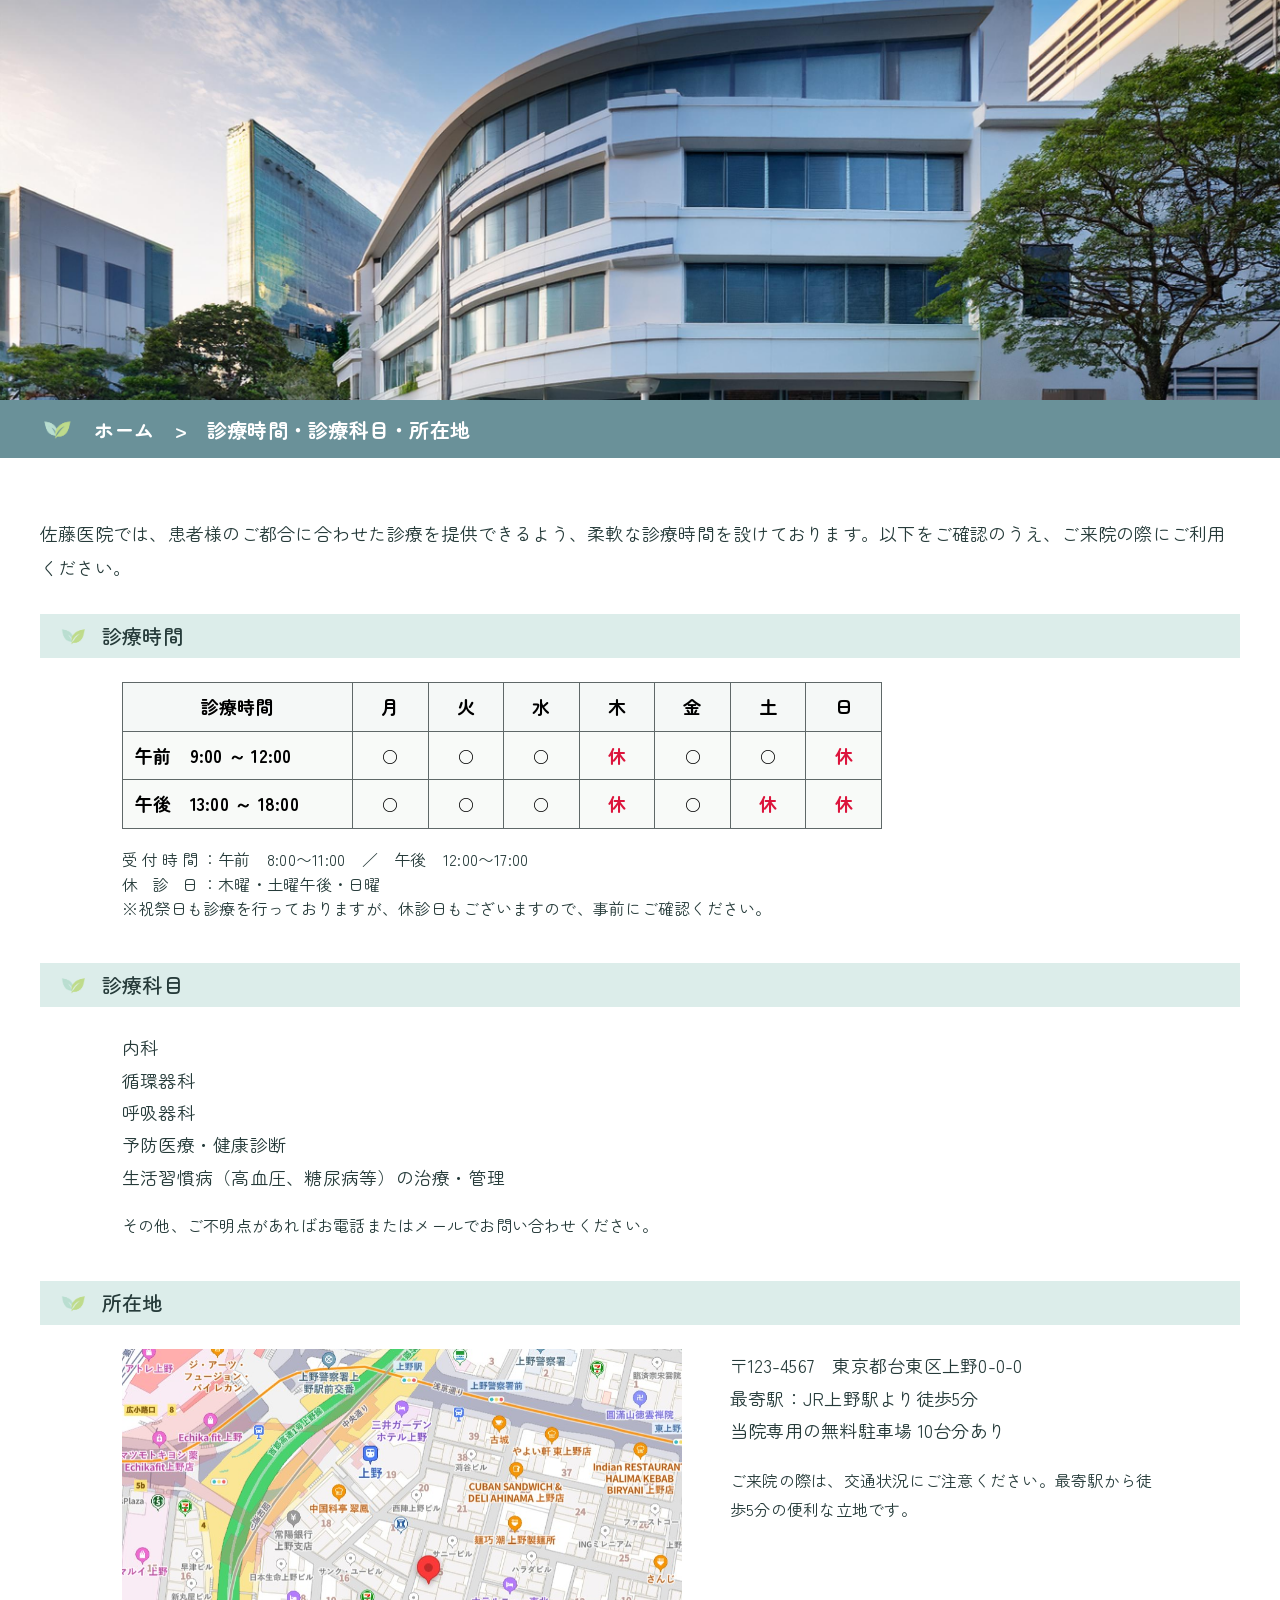
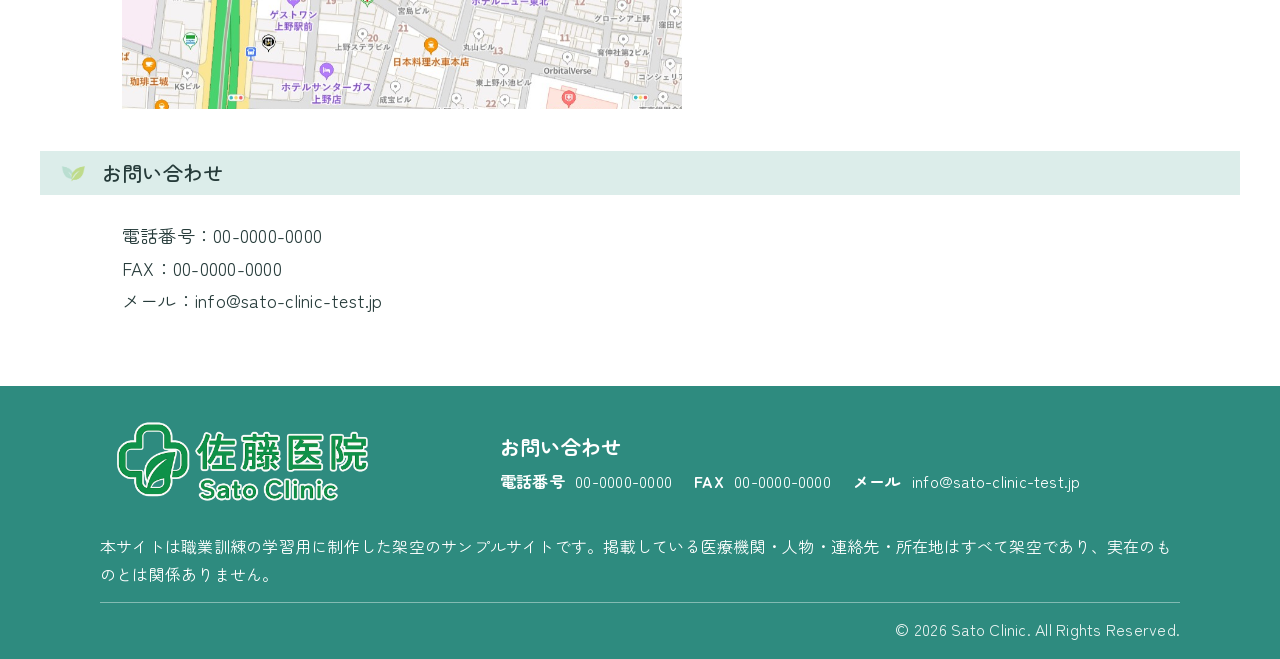
==== commit 8c5c621b: "デザインルール再作成。サブページへのgoogleMapリンクの追加" ====
--- a/clinic-info.html
+++ b/clinic-info.html
@@ -61,7 +61,9 @@
       <section class="clinic-info-section" id="clinic-location" aria-labelledby="clinic-location-heading">
         <h2 class="hours-subheading" id="clinic-location-heading"><img src="./assets/images/LEAF_B&amp;G.png" alt="">所在地</h2>
         <div class="clinic-location-grid">
-          <img src="./assets/images/map.jpg" alt="佐藤医院周辺地図" class="clinic-map">
+          <a href="https://www.google.com/maps/search/?api=1&amp;query=%E6%9D%B1%E4%BA%AC%E9%83%BD%E5%8F%B0%E6%9D%B1%E5%8C%BA%E6%9D%B1%E4%B8%8A%E9%87%8E3-35-9" target="_blank" rel="noopener noreferrer" aria-label="Google マップで所在地を見る" title="クリックでGoogleMapを表示">
+            <img src="./assets/images/map.jpg" alt="佐藤医院周辺地図" class="clinic-map">
+          </a>
           <div class="clinic-location-copy">
             <ul>
               <li>〒123-4567　東京都台東区上野0-0-0</li>
--- a/assets/css/style.css
+++ b/assets/css/style.css
@@ -2626,6 +2626,16 @@
   margin: 0 0 24px;
 }
 
+.clinic-hours-table-wrap,
+.clinic-info-section > .hours-note,
+.clinic-departments,
+.clinic-info-note,
+.clinic-location-grid,
+.clinic-contact-list {
+  margin-left: 82px;
+  margin-right: 82px;
+}
+
 .clinic-hours-table-wrap {
   overflow-x: auto;
 }
@@ -2641,14 +2651,27 @@
 .clinic-departments,
 .clinic-contact-list,
 .clinic-location-copy ul {
-  margin: 0;
+  margin: 0 82px;
   padding-left: 1.5em;
+  list-style-position: outside;
   font-size: 18px;
   line-height: 1.8;
 }
 
+.clinic-departments,
+.clinic-contact-list {
+  padding-left: 0;
+  list-style: none;
+}
+
+.clinic-location-copy ul {
+  margin: 0;
+  padding-left: 0;
+  list-style: none;
+}
+
 .clinic-info-note {
-  margin: 18px 0 0;
+  margin: 18px 82px 0;
   font-size: 16px;
 }
 
@@ -2684,6 +2707,16 @@
     margin-bottom: 20px;
   }
 
+  .clinic-hours-table-wrap,
+  .clinic-info-section > .hours-note,
+  .clinic-departments,
+  .clinic-info-note,
+  .clinic-location-grid,
+  .clinic-contact-list {
+    margin-left: 24px;
+    margin-right: 24px;
+  }
+
   .clinic-info-content .hours-table--main {
     min-width: 700px;
   }
@@ -2764,6 +2797,16 @@
 
   .clinic-info-section .hours-subheading {
     margin-bottom: 18px;
+  }
+
+  .clinic-hours-table-wrap,
+  .clinic-info-section > .hours-note,
+  .clinic-departments,
+  .clinic-info-note,
+  .clinic-location-grid,
+  .clinic-contact-list {
+    margin-left: 8px;
+    margin-right: 8px;
   }
 
   .clinic-location-grid {
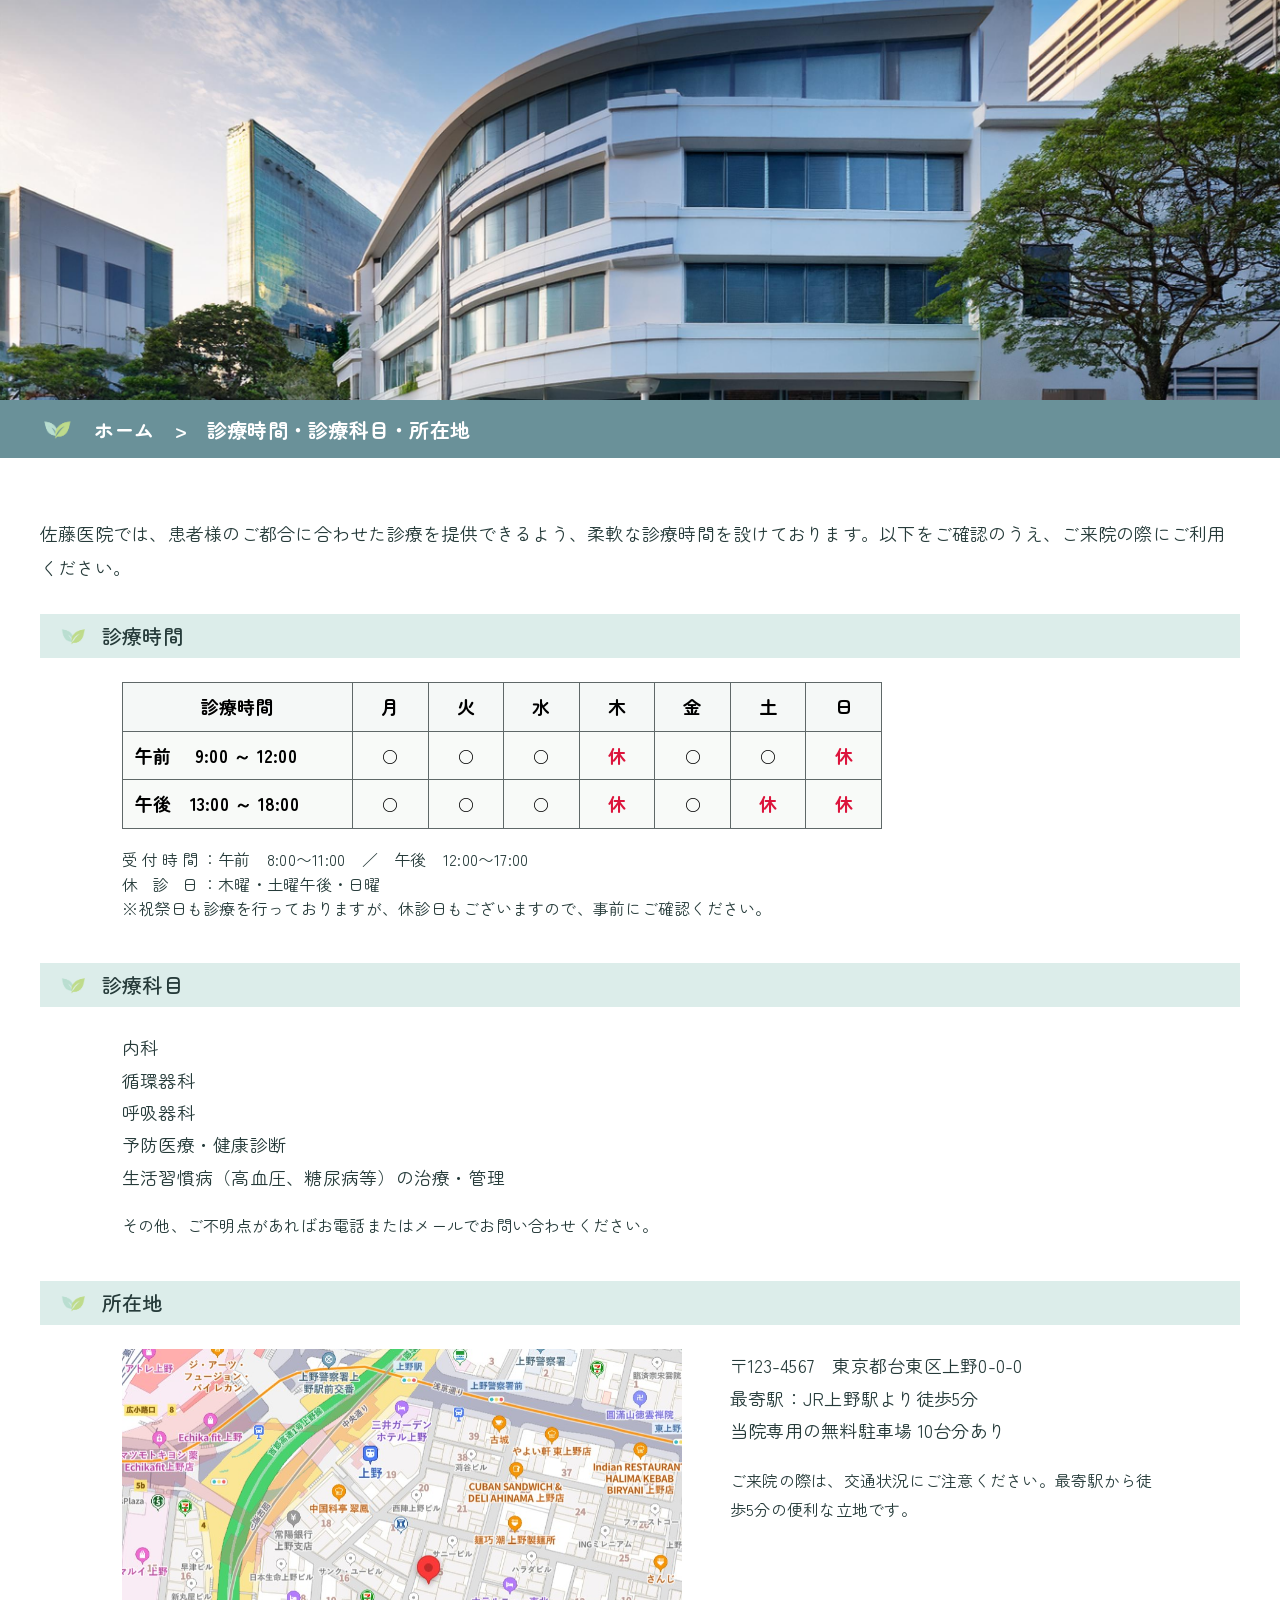
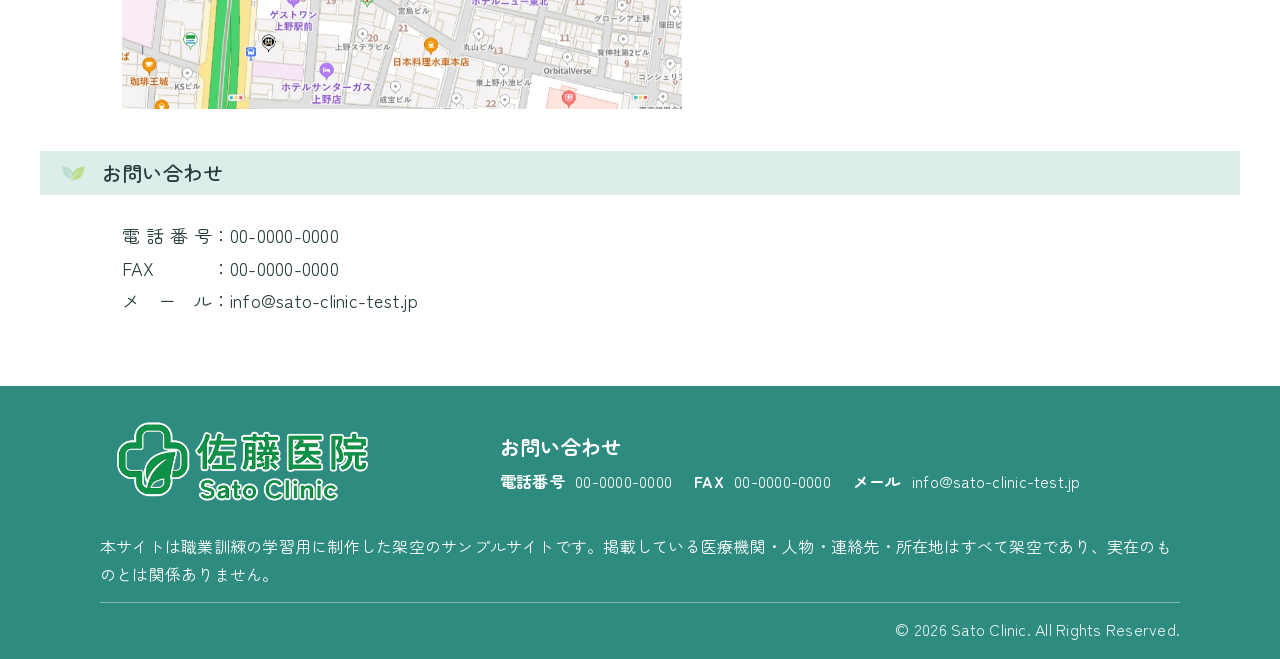
==== commit 94af4edc: "トップページ等の文字位置調整" ====
--- a/clinic-info.html
+++ b/clinic-info.html
@@ -38,7 +38,7 @@
               <tr><th>診療時間</th><th>月</th><th>火</th><th>水</th><th>木</th><th>金</th><th>土</th><th>日</th></tr>
             </thead>
             <tbody>
-              <tr><th><span class="hours-period">午前</span>　9:00 ～ 12:00</th><td>●</td><td>●</td><td>●</td><td class="closed">休</td><td>●</td><td>●</td><td class="closed">休</td></tr>
+              <tr><th><span class="hours-period">午前</span>　 9:00 ～ 12:00</th><td>●</td><td>●</td><td>●</td><td class="closed">休</td><td>●</td><td>●</td><td class="closed">休</td></tr>
               <tr><th><span class="hours-period">午後</span>　13:00 ～ 18:00</th><td>●</td><td>●</td><td>●</td><td class="closed">休</td><td>●</td><td class="closed">休</td><td class="closed">休</td></tr>
             </tbody>
           </table>
@@ -78,9 +78,9 @@
       <section class="clinic-info-section" aria-labelledby="clinic-contact-heading">
         <h2 class="hours-subheading" id="clinic-contact-heading"><img src="./assets/images/LEAF_B&amp;G.png" alt="">お問い合わせ</h2>
         <ul class="clinic-contact-list">
-          <li>電話番号：00-0000-0000</li>
-          <li>FAX：00-0000-0000</li>
-          <li>メール：info@sato-clinic-test.jp</li>
+          <li><span class="clinic-contact-label">電話番号</span><span>：</span><span class="clinic-contact-value clinic-contact-value--number">00-0000-0000</span></li>
+          <li><span class="clinic-contact-label">FAX</span><span>：</span><span class="clinic-contact-value clinic-contact-value--number">00-0000-0000</span></li>
+          <li><span class="clinic-contact-label">メール</span><span>：</span><span class="clinic-contact-value">info@sato-clinic-test.jp</span></li>
         </ul>
       </section>
     </div>
--- a/assets/css/style.css
+++ b/assets/css/style.css
@@ -2648,6 +2648,31 @@
   margin-top: 18px;
 }
 
+.clinic-contact-list li {
+  display: grid;
+  grid-template-columns: 5em 1em max-content;
+  align-items: baseline;
+  white-space: nowrap;
+}
+
+.clinic-contact-label {
+  text-align: justify;
+  text-align-last: justify;
+  text-justify: inter-character;
+}
+
+.clinic-contact-value {
+  overflow-wrap: anywhere;
+}
+
+.clinic-contact-value--number {
+  display: inline-block;
+  min-width: max-content;
+  white-space: nowrap;
+  overflow-wrap: normal;
+  word-break: keep-all;
+}
+
 .clinic-departments,
 .clinic-contact-list,
 .clinic-location-copy ul {
